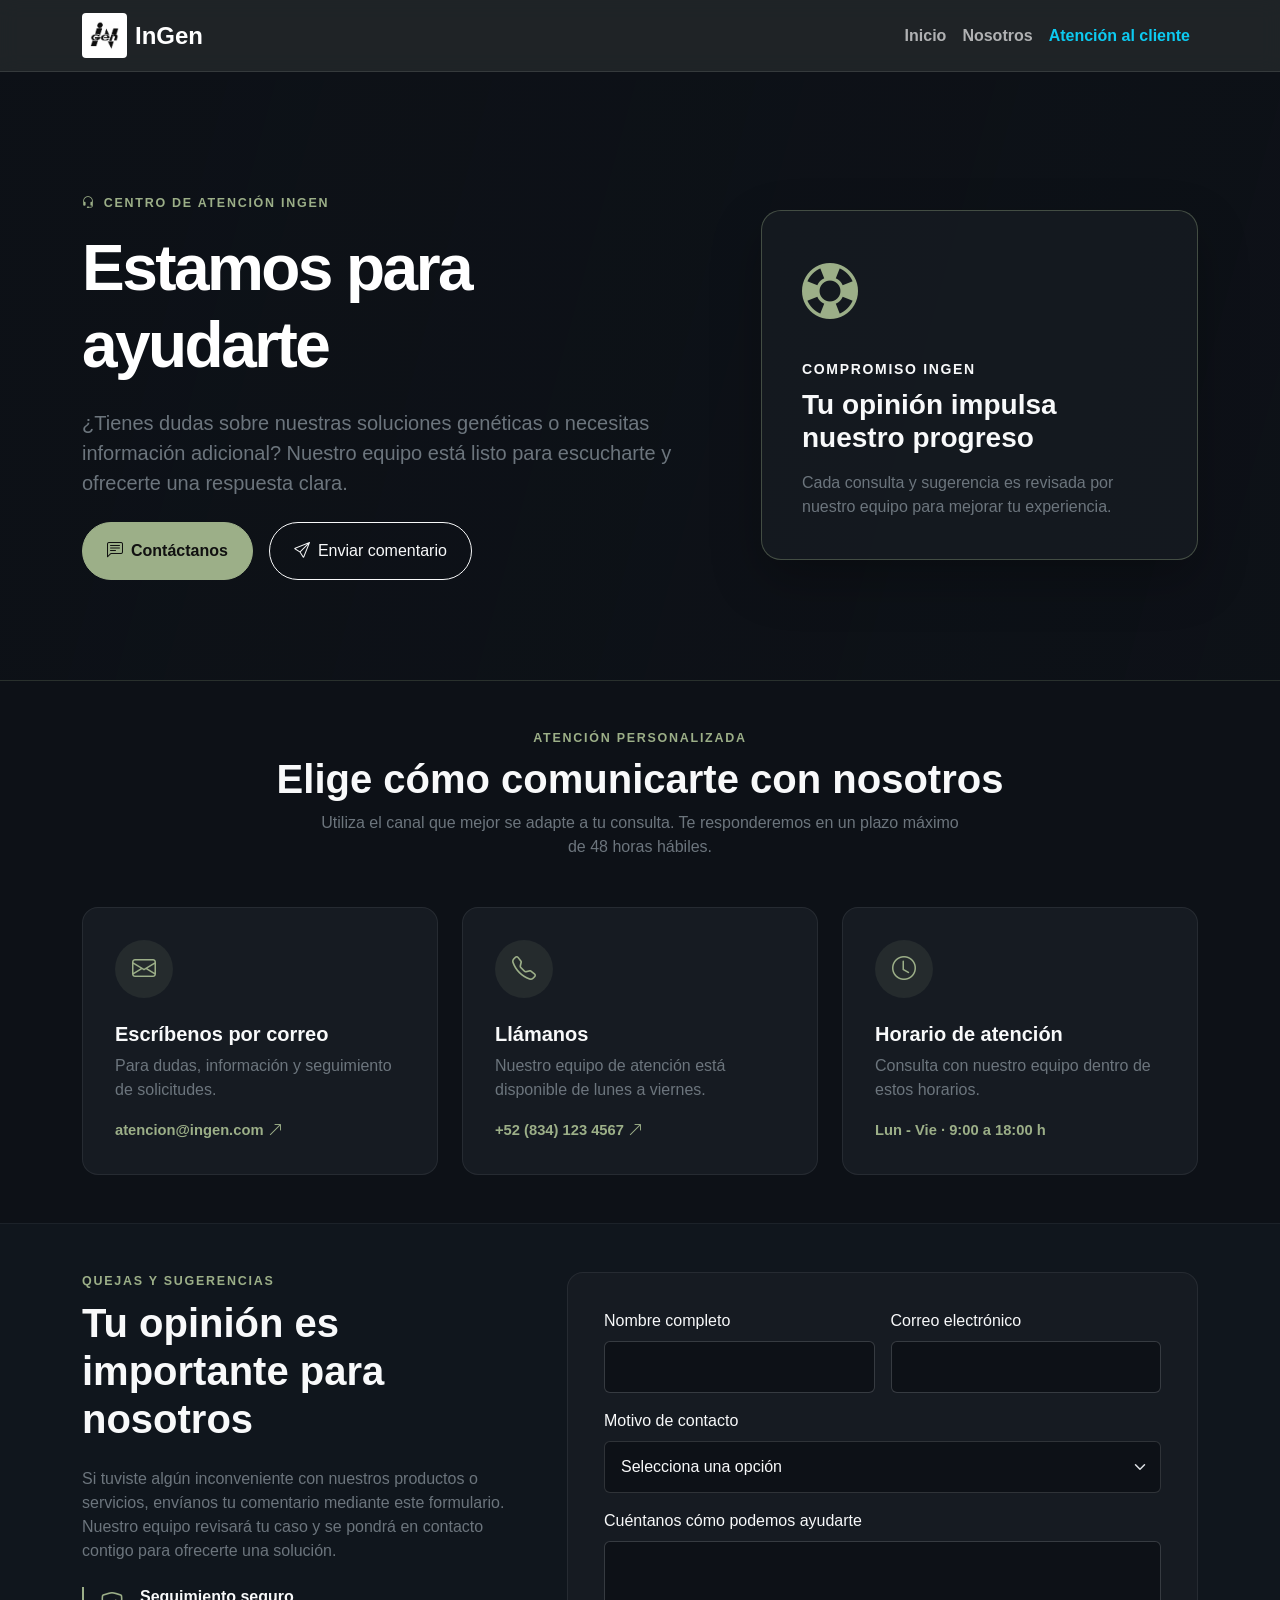
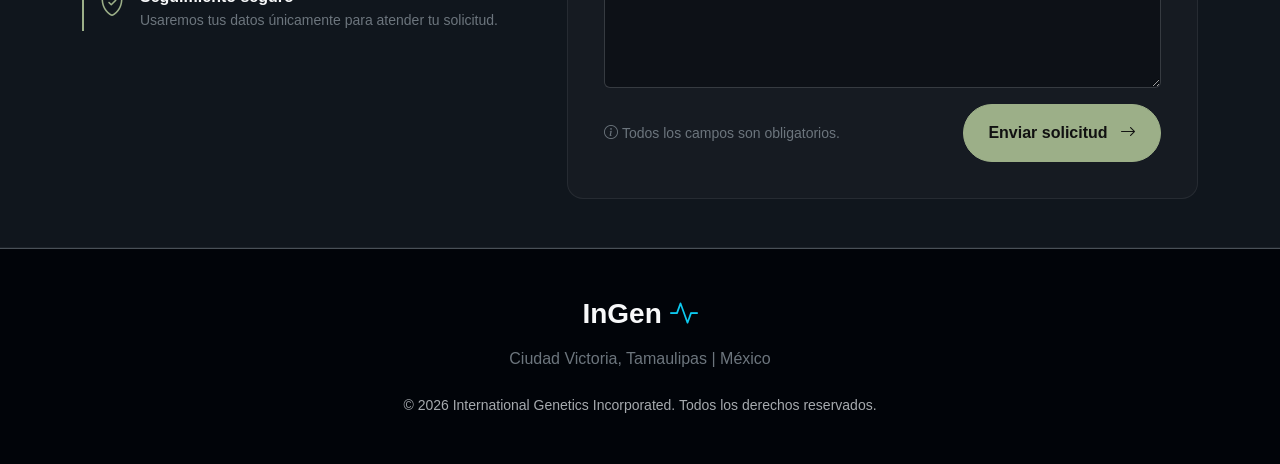
==== atencionAlCliente.html @ be7bc4de "Seccion de Atencion al cliente hecha" ====
<!DOCTYPE html>
<html lang="es" data-bs-theme="dark">
<head>
    <meta charset="UTF-8">
    <meta name="viewport" content="width=device-width, initial-scale=1.0">
    <meta name="description" content="Centro de atención al cliente de InGen. Estamos para ayudarte con tus dudas, comentarios y sugerencias.">
    <title>Atención al cliente | InGen</title>

    <link href="https://cdn.jsdelivr.net/npm/bootstrap@5.3.2/dist/css/bootstrap.min.css" rel="stylesheet" integrity="sha384-T3c6CoIi6uLrA9TneNEoa7RxnatzjcDSCmG1MXxSR1GAsXEV/Dwwykc2MPK8M2HN" crossorigin="anonymous">
    <link rel="stylesheet" href="https://cdn.jsdelivr.net/npm/bootstrap-icons@1.11.1/font/bootstrap-icons.css">
    <link rel="stylesheet" href="src/css/atencion.css">
    <link rel="icon" href="src/images/LogoInGen.jpg" type="image/x-icon">
</head>
<body>
    <nav class="navbar navbar-expand-lg fixed-top">
        <div class="container">
            <a class="navbar-brand d-flex align-items-center gap-2" href="index.html">
                <img src="src/images/LogoInGen.jpg" alt="Logotipo de InGen">
                <span class="fw-bold fs-4">InGen</span>
            </a>
            <button class="navbar-toggler" type="button" data-bs-toggle="collapse" data-bs-target="#navbarNav" aria-controls="navbarNav" aria-expanded="false" aria-label="Abrir menú">
                <span class="navbar-toggler-icon"></span>
            </button>
            <div class="collapse navbar-collapse" id="navbarNav">
                <ul class="navbar-nav ms-auto fw-semibold">
                    <li class="nav-item"><a class="nav-link" href="index.html">Inicio</a></li>
                    <li class="nav-item"><a class="nav-link" href="nosotros.html">Nosotros</a></li>
                    <li class="nav-item"><a class="nav-link active text-info" aria-current="page" href="atencionAlCliente.html">Atención al cliente</a></li>
                </ul>
            </div>
        </div>
    </nav>

    <main>
        <header class="support-hero">
            <div class="container">
                <div class="row align-items-center g-5">
                    <div class="col-lg-7">
                        <span class="eyebrow"><i class="bi bi-headset me-2"></i>Centro de atención InGen</span>
                        <h1 class="display-3 fw-bold text-white mt-3 mb-4">Estamos para ayudarte</h1>
                        <p class="lead text-secondary mb-4">¿Tienes dudas sobre nuestras soluciones genéticas o necesitas información adicional? Nuestro equipo está listo para escucharte y ofrecerte una respuesta clara.</p>
                        <div class="d-flex flex-wrap gap-3">
                            <a class="btn btn-ingen rounded-pill px-4 py-3 fw-bold" href="#contacto"><i class="bi bi-chat-left-text me-2"></i>Contáctanos</a>
                            <a class="btn btn-outline-light rounded-pill px-4 py-3" href="#quejas"><i class="bi bi-send me-2"></i>Enviar comentario</a>
                        </div>
                    </div>
                    <div class="col-lg-5">
                        <div class="hero-panel">
                            <i class="bi bi-life-preserver hero-panel-icon"></i>
                            <p class="small text-uppercase fw-bold letter-spacing mb-2">Compromiso InGen</p>
                            <h2 class="h3 fw-bold mb-3">Tu opinión impulsa nuestro progreso</h2>
                            <p class="text-secondary mb-0">Cada consulta y sugerencia es revisada por nuestro equipo para mejorar tu experiencia.</p>
                        </div>
                    </div>
                </div>
            </div>
        </header>

        <section id="contacto" class="container py-5">
            <div class="section-heading text-center mb-5">
                <p class="eyebrow mb-2">Atención personalizada</p>
                <h2 class="display-6 fw-bold">Elige cómo comunicarte con nosotros</h2>
                <p class="text-secondary mx-auto">Utiliza el canal que mejor se adapte a tu consulta. Te responderemos en un plazo máximo de 48 horas hábiles.</p>
            </div>
            <div class="row g-4">
                <div class="col-md-4">
                    <a class="contact-card h-100 d-block" href="mailto:atencion@ingen.com">
                        <span class="contact-icon"><i class="bi bi-envelope"></i></span>
                        <h3 class="h5 fw-bold mt-4">Escríbenos por correo</h3>
                        <p class="text-secondary mb-3">Para dudas, información y seguimiento de solicitudes.</p>
                        <span class="contact-link">atencion@ingen.com <i class="bi bi-arrow-up-right"></i></span>
                    </a>
                </div>
                <div class="col-md-4">
                    <a class="contact-card h-100 d-block" href="tel:+528341234567">
                        <span class="contact-icon"><i class="bi bi-telephone"></i></span>
                        <h3 class="h5 fw-bold mt-4">Llámanos</h3>
                        <p class="text-secondary mb-3">Nuestro equipo de atención está disponible de lunes a viernes.</p>
                        <span class="contact-link">+52 (834) 123 4567 <i class="bi bi-arrow-up-right"></i></span>
                    </a>
                </div>
                <div class="col-md-4">
                    <div class="contact-card h-100">
                        <span class="contact-icon"><i class="bi bi-clock"></i></span>
                        <h3 class="h5 fw-bold mt-4">Horario de atención</h3>
                        <p class="text-secondary mb-3">Consulta con nuestro equipo dentro de estos horarios.</p>
                        <span class="contact-link">Lun - Vie · 9:00 a 18:00 h</span>
                    </div>
                </div>
            </div>
        </section>

        <section id="quejas" class="form-section py-5">
            <div class="container">
                <div class="row g-5 align-items-start">
                    <div class="col-lg-5">
                        <p class="eyebrow mb-2">Quejas y sugerencias</p>
                        <h2 class="display-6 fw-bold mb-4">Tu opinión es importante para nosotros</h2>
                        <p class="text-secondary">Si tuviste algún inconveniente con nuestros productos o servicios, envíanos tu comentario mediante este formulario. Nuestro equipo revisará tu caso y se pondrá en contacto contigo para ofrecerte una solución.</p>
                        <div class="follow-up mt-4">
                            <i class="bi bi-shield-check"></i>
                            <div>
                                <h3 class="h6 fw-bold mb-1">Seguimiento seguro</h3>
                                <p class="text-secondary small mb-0">Usaremos tus datos únicamente para atender tu solicitud.</p>
                            </div>
                        </div>
                    </div>
                    <div class="col-lg-7">
                        <form id="supportForm" class="support-form" novalidate>
                            <div class="row g-3">
                                <div class="col-md-6">
                                    <label class="form-label" for="name">Nombre completo</label>
                                    <input class="form-control" id="name" name="name" type="text" autocomplete="name" required>
                                </div>
                                <div class="col-md-6">
                                    <label class="form-label" for="email">Correo electrónico</label>
                                    <input class="form-control" id="email" name="email" type="email" autocomplete="email" required>
                                </div>
                                <div class="col-12">
                                    <label class="form-label" for="topic">Motivo de contacto</label>
                                    <select class="form-select" id="topic" name="topic" required>
                                        <option value="" selected disabled>Selecciona una opción</option>
                                        <option>Duda o solicitud de información</option>
                                        <option>Queja sobre el servicio</option>
                                        <option>Sugerencia</option>
                                        <option>Seguimiento de una solicitud</option>
                                    </select>
                                </div>
                                <div class="col-12">
                                    <label class="form-label" for="message">Cuéntanos cómo podemos ayudarte</label>
                                    <textarea class="form-control" id="message" name="message" rows="5" required></textarea>
                                </div>
                                <div class="col-12 d-flex flex-wrap align-items-center justify-content-between gap-3">
                                    <p class="small text-secondary mb-0"><i class="bi bi-info-circle me-1"></i>Todos los campos son obligatorios.</p>
                                    <button class="btn btn-ingen rounded-pill px-4 py-3 fw-bold" type="submit">Enviar solicitud <i class="bi bi-arrow-right ms-2"></i></button>
                                </div>
                            </div>
                            <div id="formMessage" class="alert alert-success mt-4 mb-0 d-none" role="status"></div>
                        </form>
                    </div>
                </div>
            </div>
        </section>
    </main>

    <footer class="py-5 border-top">
        <div class="container text-center">
            <h3 class="fw-bold mb-3">InGen <i class="bi bi-activity text-info"></i></h3>
            <p class="text-secondary mb-4">Ciudad Victoria, Tamaulipas | México</p>
            <p class="text-muted small mb-0">&copy; 2026 International Genetics Incorporated. Todos los derechos reservados.</p>
        </div>
    </footer>

    <script src="https://cdn.jsdelivr.net/npm/bootstrap@5.3.2/dist/js/bootstrap.bundle.min.js" integrity="sha384-C6RzsynM9kWDrMNeT87bh95OGNyZPhcTNXj1NW7RuBCsyN/o0jlpcV8Qyq46cDfL" crossorigin="anonymous"></script>
    <script>
        document.getElementById('supportForm').addEventListener('submit', function (event) {
            event.preventDefault();
            if (!this.checkValidity()) {
                this.classList.add('was-validated');
                return;
            }
            const formMessage = document.getElementById('formMessage');
            formMessage.textContent = 'Gracias por escribirnos. Recibimos tu solicitud y nuestro equipo se pondrá en contacto contigo pronto.';
            formMessage.classList.remove('d-none');
            this.reset();
            this.classList.remove('was-validated');
        });
    </script>
</body>
</html>
---- src/css/atencion.css ----
:root {
    --ingen-accent: #9caf88;
    --ingen-bg: #0d1117;
    --ingen-card: #161b22;
}

body {
    background-color: var(--ingen-bg);
    color: #f8f9fa;
    font-family: "Segoe UI", Roboto, Helvetica, Arial, sans-serif;
    padding-top: 80px;
}

.navbar {
    background-color: rgba(33, 37, 41, 0.92) !important;
    backdrop-filter: blur(10px);
    border-bottom: 1px solid rgba(255, 255, 255, 0.1);
}

.navbar-brand img {
    height: 45px;
    object-fit: contain;
    border-radius: 4px;
}

.nav-link {
    transition: color 0.2s ease;
}

.support-hero {
    background: linear-gradient(105deg, rgba(13, 17, 23, 0.98) 15%, rgba(13, 17, 23, 0.78)), url("https://images.unsplash.com/photo-1530213786676-41589139f485?q=80&w=2070&auto=format&fit=crop") center / cover;
    border-bottom: 1px solid rgba(156, 175, 136, 0.2);
    padding: 110px 0 100px;
}

.eyebrow {
    color: var(--ingen-accent);
    font-size: 0.78rem;
    font-weight: 700;
    letter-spacing: 0.14em;
    text-transform: uppercase;
}

.support-hero h1 {
    letter-spacing: -0.04em;
}

.btn-ingen {
    --bs-btn-color: #111;
    --bs-btn-bg: var(--ingen-accent);
    --bs-btn-border-color: var(--ingen-accent);
    --bs-btn-hover-color: #111;
    --bs-btn-hover-bg: #b2c59c;
    --bs-btn-hover-border-color: #b2c59c;
}

.hero-panel {
    background: rgba(22, 27, 34, 0.82);
    border: 1px solid rgba(156, 175, 136, 0.35);
    border-radius: 1.25rem;
    box-shadow: 0 20px 50px rgba(0, 0, 0, 0.25);
    padding: 2.5rem;
}

.hero-panel-icon,
.contact-icon {
    color: var(--ingen-accent);
}

.hero-panel-icon {
    font-size: 3.5rem;
    display: block;
    margin-bottom: 1.5rem;
}

.letter-spacing {
    letter-spacing: 0.12em;
}

.section-heading p:last-child {
    max-width: 650px;
}

.contact-card {
    background: var(--ingen-card);
    border: 1px solid rgba(255, 255, 255, 0.07);
    border-radius: 1rem;
    color: inherit;
    padding: 2rem;
    text-decoration: none;
    transition: transform 0.25s ease, border-color 0.25s ease, box-shadow 0.25s ease;
}

.contact-card:hover {
    border-color: var(--ingen-accent);
    box-shadow: 0 12px 30px rgba(156, 175, 136, 0.1);
    color: inherit;
    transform: translateY(-5px);
}

.contact-icon {
    align-items: center;
    background: rgba(156, 175, 136, 0.11);
    border-radius: 50%;
    display: inline-flex;
    font-size: 1.5rem;
    height: 58px;
    justify-content: center;
    width: 58px;
}

.contact-link {
    color: var(--ingen-accent);
    font-size: 0.92rem;
    font-weight: 600;
}

.form-section {
    background: #10161d;
    border-bottom: 1px solid rgba(255, 255, 255, 0.05);
    border-top: 1px solid rgba(255, 255, 255, 0.05);
}

.follow-up {
    align-items: flex-start;
    border-left: 2px solid var(--ingen-accent);
    display: flex;
    gap: 1rem;
    padding-left: 1rem;
}

.follow-up > i {
    color: var(--ingen-accent);
    font-size: 1.5rem;
}

.support-form {
    background: var(--ingen-card);
    border: 1px solid rgba(255, 255, 255, 0.07);
    border-radius: 1rem;
    padding: clamp(1.25rem, 4vw, 2.25rem);
}

.form-control,
.form-select {
    background-color: #0d1117;
    border-color: rgba(255, 255, 255, 0.14);
    color: #f8f9fa;
    padding: 0.8rem 1rem;
}

.form-control:focus,
.form-select:focus {
    background-color: #0d1117;
    border-color: var(--ingen-accent);
    box-shadow: 0 0 0 0.2rem rgba(156, 175, 136, 0.18);
    color: #f8f9fa;
}

.form-select option {
    background-color: #161b22;
}

footer {
    background-color: #010409;
    border-color: rgba(255, 255, 255, 0.05) !important;
}

[id] {
    scroll-margin-top: 90px;
}

@media (max-width: 767.98px) {
    .support-hero {
        padding: 80px 0;
    }

    .support-hero h1 {
        font-size: 2.8rem;
    }
}
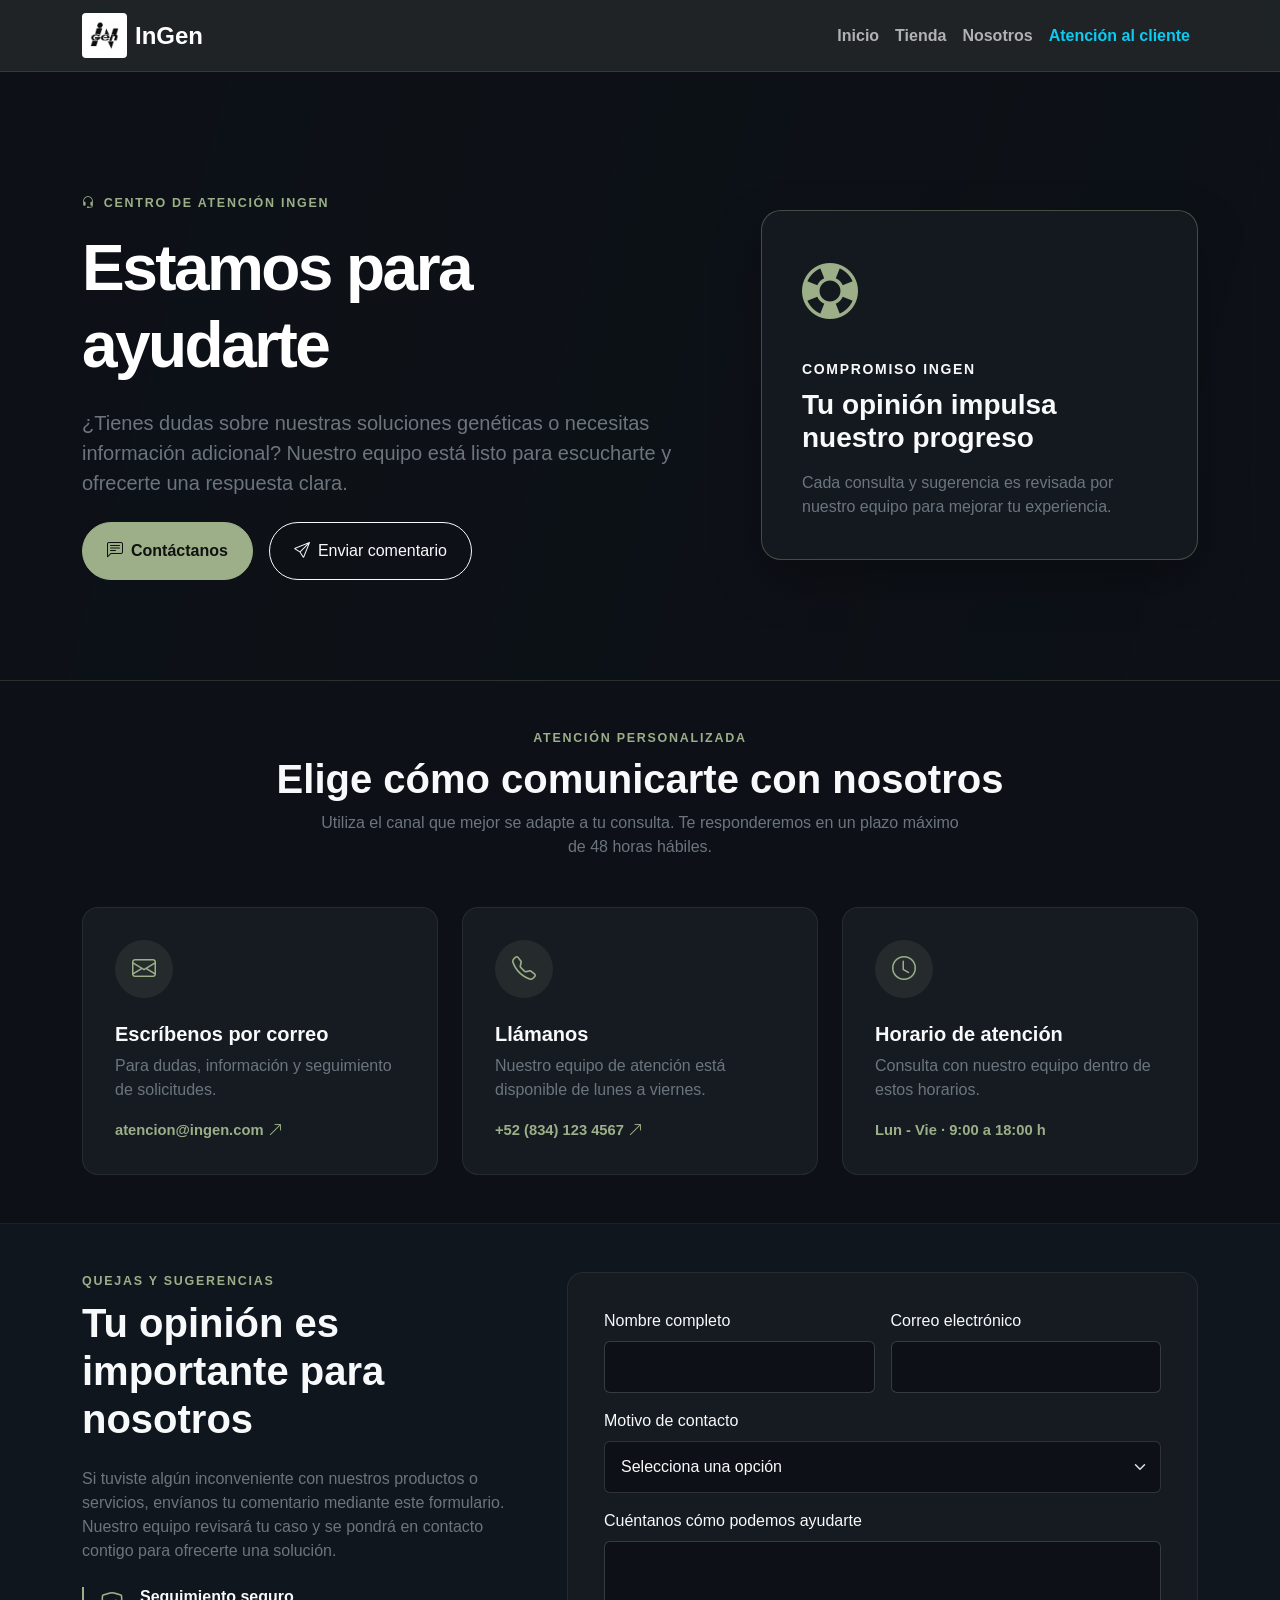
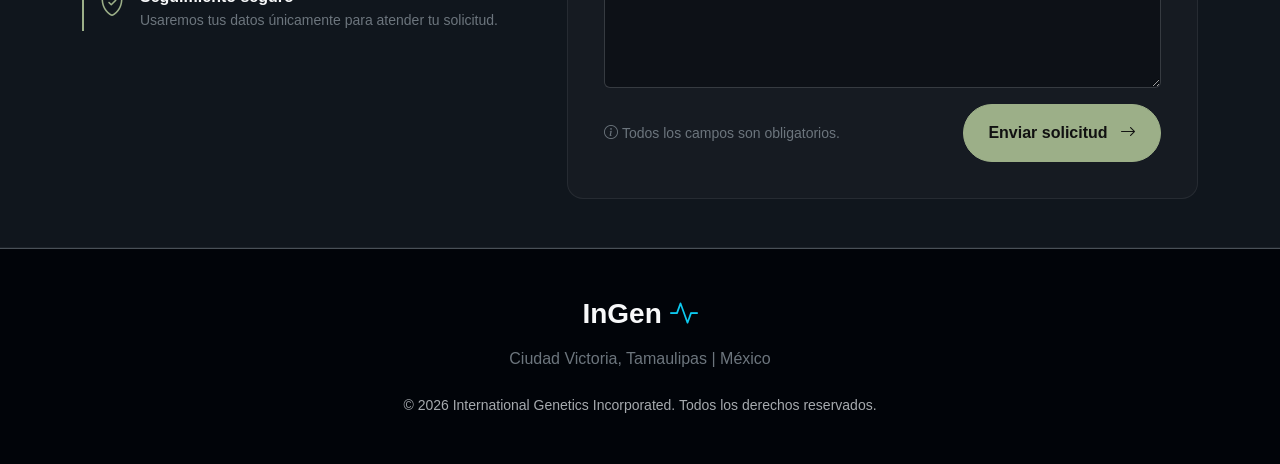
==== commit 5611d530: "navegacion corregida" ====
--- a/atencionAlCliente.html
+++ b/atencionAlCliente.html
@@ -24,6 +24,7 @@
             <div class="collapse navbar-collapse" id="navbarNav">
                 <ul class="navbar-nav ms-auto fw-semibold">
                     <li class="nav-item"><a class="nav-link" href="index.html">Inicio</a></li>
+                    <li class="nav-item"><a class="nav-link" href="tienda.html">Tienda</a></li>
                     <li class="nav-item"><a class="nav-link" href="nosotros.html">Nosotros</a></li>
                     <li class="nav-item"><a class="nav-link active text-info" aria-current="page" href="atencionAlCliente.html">Atención al cliente</a></li>
                 </ul>
@@ -152,6 +153,7 @@
     </footer>
 
     <script src="https://cdn.jsdelivr.net/npm/bootstrap@5.3.2/dist/js/bootstrap.bundle.min.js" integrity="sha384-C6RzsynM9kWDrMNeT87bh95OGNyZPhcTNXj1NW7RuBCsyN/o0jlpcV8Qyq46cDfL" crossorigin="anonymous"></script>
+    <script src="src/scripts/solicitudes.js"></script>
     <script>
         document.getElementById('supportForm').addEventListener('submit', function (event) {
             event.preventDefault();
@@ -159,6 +161,17 @@
                 this.classList.add('was-validated');
                 return;
             }
+            const formData = new FormData(this);
+            const solicitudes = SolicitudesInGen.obtenerTodas();
+            solicitudes.unshift({
+                id: crypto.randomUUID ? crypto.randomUUID() : `${Date.now()}-${Math.random().toString(16).slice(2)}`,
+                name: formData.get('name').trim(),
+                email: formData.get('email').trim(),
+                topic: formData.get('topic'),
+                message: formData.get('message').trim(),
+                date: new Date().toISOString()
+            });
+            SolicitudesInGen.guardarTodas(solicitudes);
             const formMessage = document.getElementById('formMessage');
             formMessage.textContent = 'Gracias por escribirnos. Recibimos tu solicitud y nuestro equipo se pondrá en contacto contigo pronto.';
             formMessage.classList.remove('d-none');
